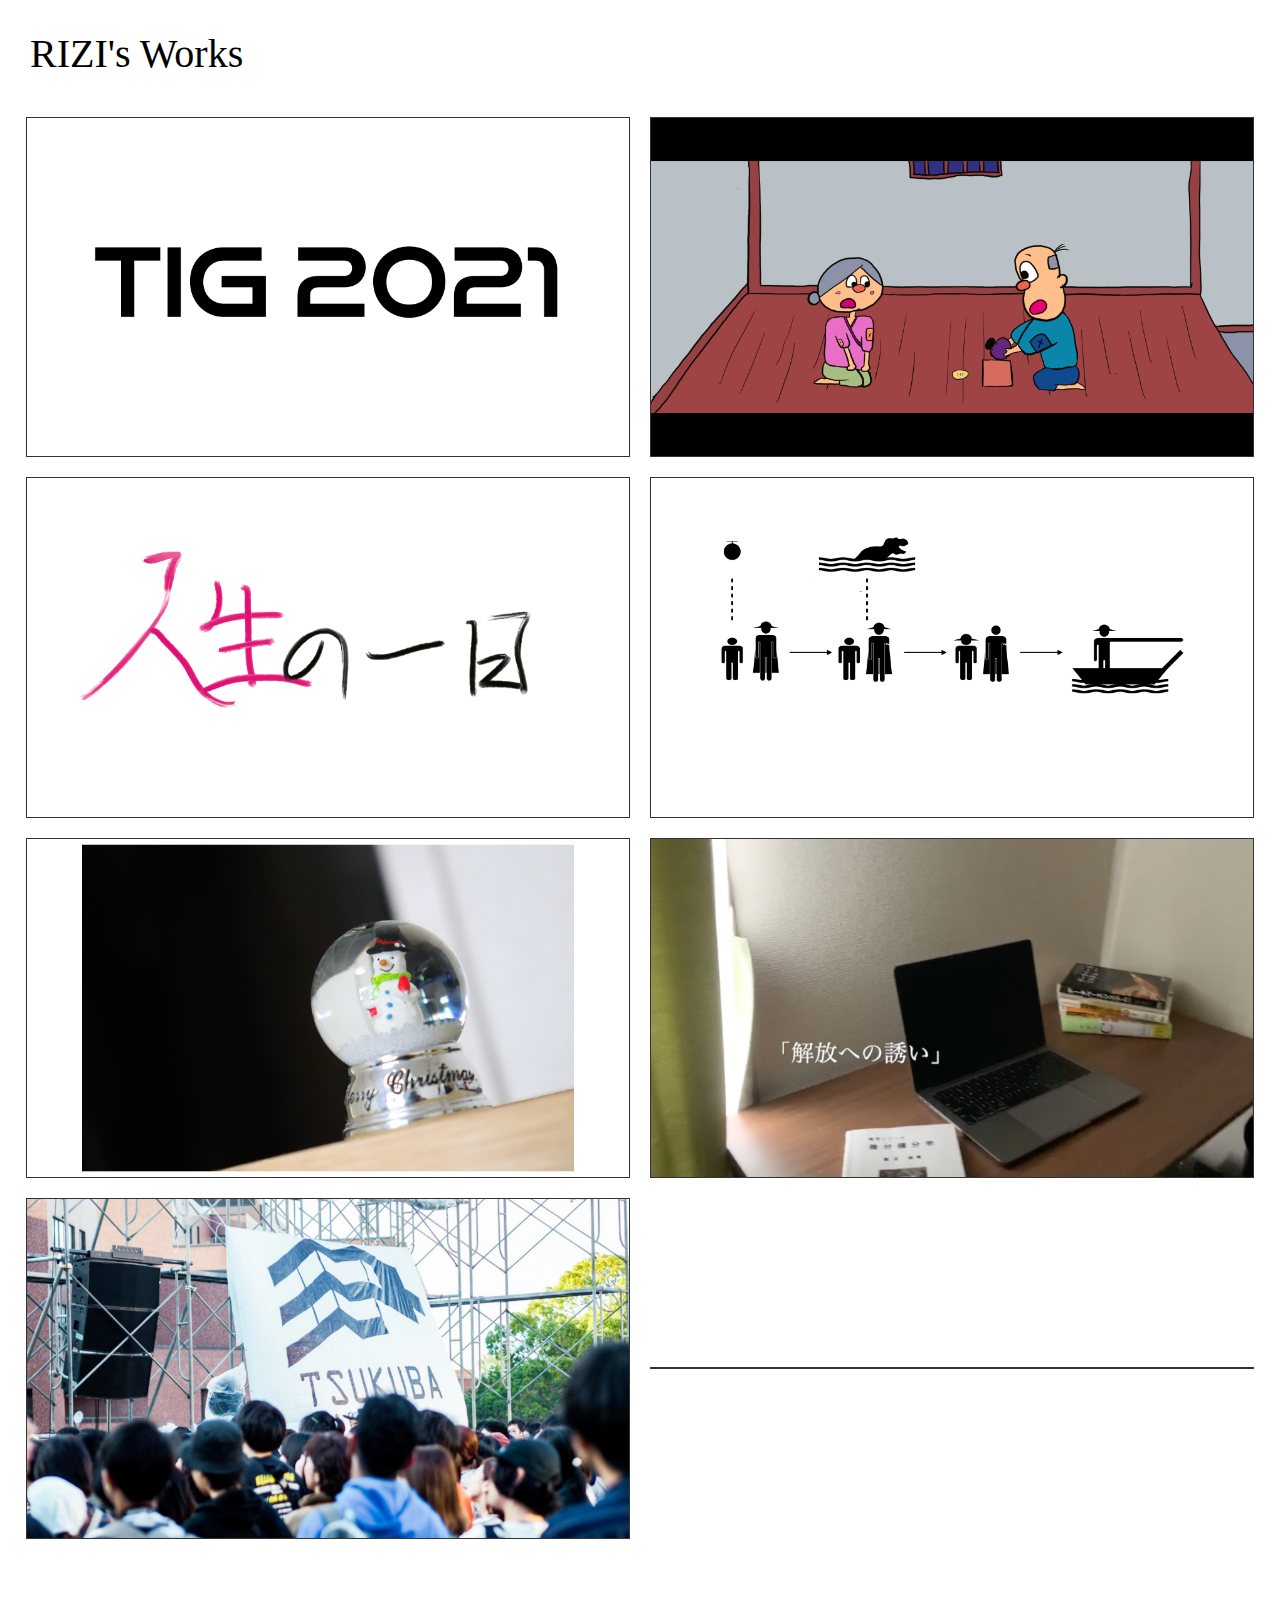
==== portfolio/portfolio.html @ d3ad560e "1" ====
<!DOCTYPE html>
<html lang="ja">
<head>
    <meta charset="UTF-8">
    <meta http-equiv="X-UA-Compatible" content="IE=edge">
    <meta name="viewport" content="width=device-width, initial-scale=1.0">
    <link rel="stylesheet" href="portfolio.css">
    <script src="https://ajax.googleapis.com/ajax/libs/jquery/3.6.0/jquery.min.js"></script>
    <title>Rizi-portfolio</title>
</head>

<body>
<h1>RIZI's Works</h1>
<div class="thumbnail">
    <img src="../images/thumbnail/tig2021.png" alt="">
    <img src="../images/thumbnail/hushiginatsubo.png" alt="">
    <img src="../images/thumbnail/zinseinoichinichi.png" alt="">
    <img src="../images/thumbnail/onepiece_pic.png" alt="">
    <img src="../images/thumbnail/snowman.png" alt="">
    <img src="../images/thumbnail/kaihouhenoizanai.png" alt="">
    <img src="../images/thumbnail/tmp_pv.png" alt="">
    <img src="" alt="">
</div>
</body>

<footer>
    <p>&copy; Rizi</p>
</footer>
</html>
---- portfolio/portfolio.css ----
*{
    margin: 0;
    padding: 0;
}

h1{
    font-family: Futura;
    font-style: normal;
    font-weight: normal;
    font-size: 40px;
    margin: 30px;
}

.thumbnail{
    display: flex;
    flex-wrap: wrap;
    justify-content: center;
    align-items: center;
}
.thumbnail img{
    width: 47%;
    border: #333333 solid 1px;
    margin: 10px;
}

footer{
    color: #aaaaaa;
    text-align: center;
    padding: 50px 0 10px;
}

@media screen and (max-width:479px){
    h1{
        font-size: 20px;
        margin: 10px;
    }
    .thumbnail img{
        width: 94%;
    }
}
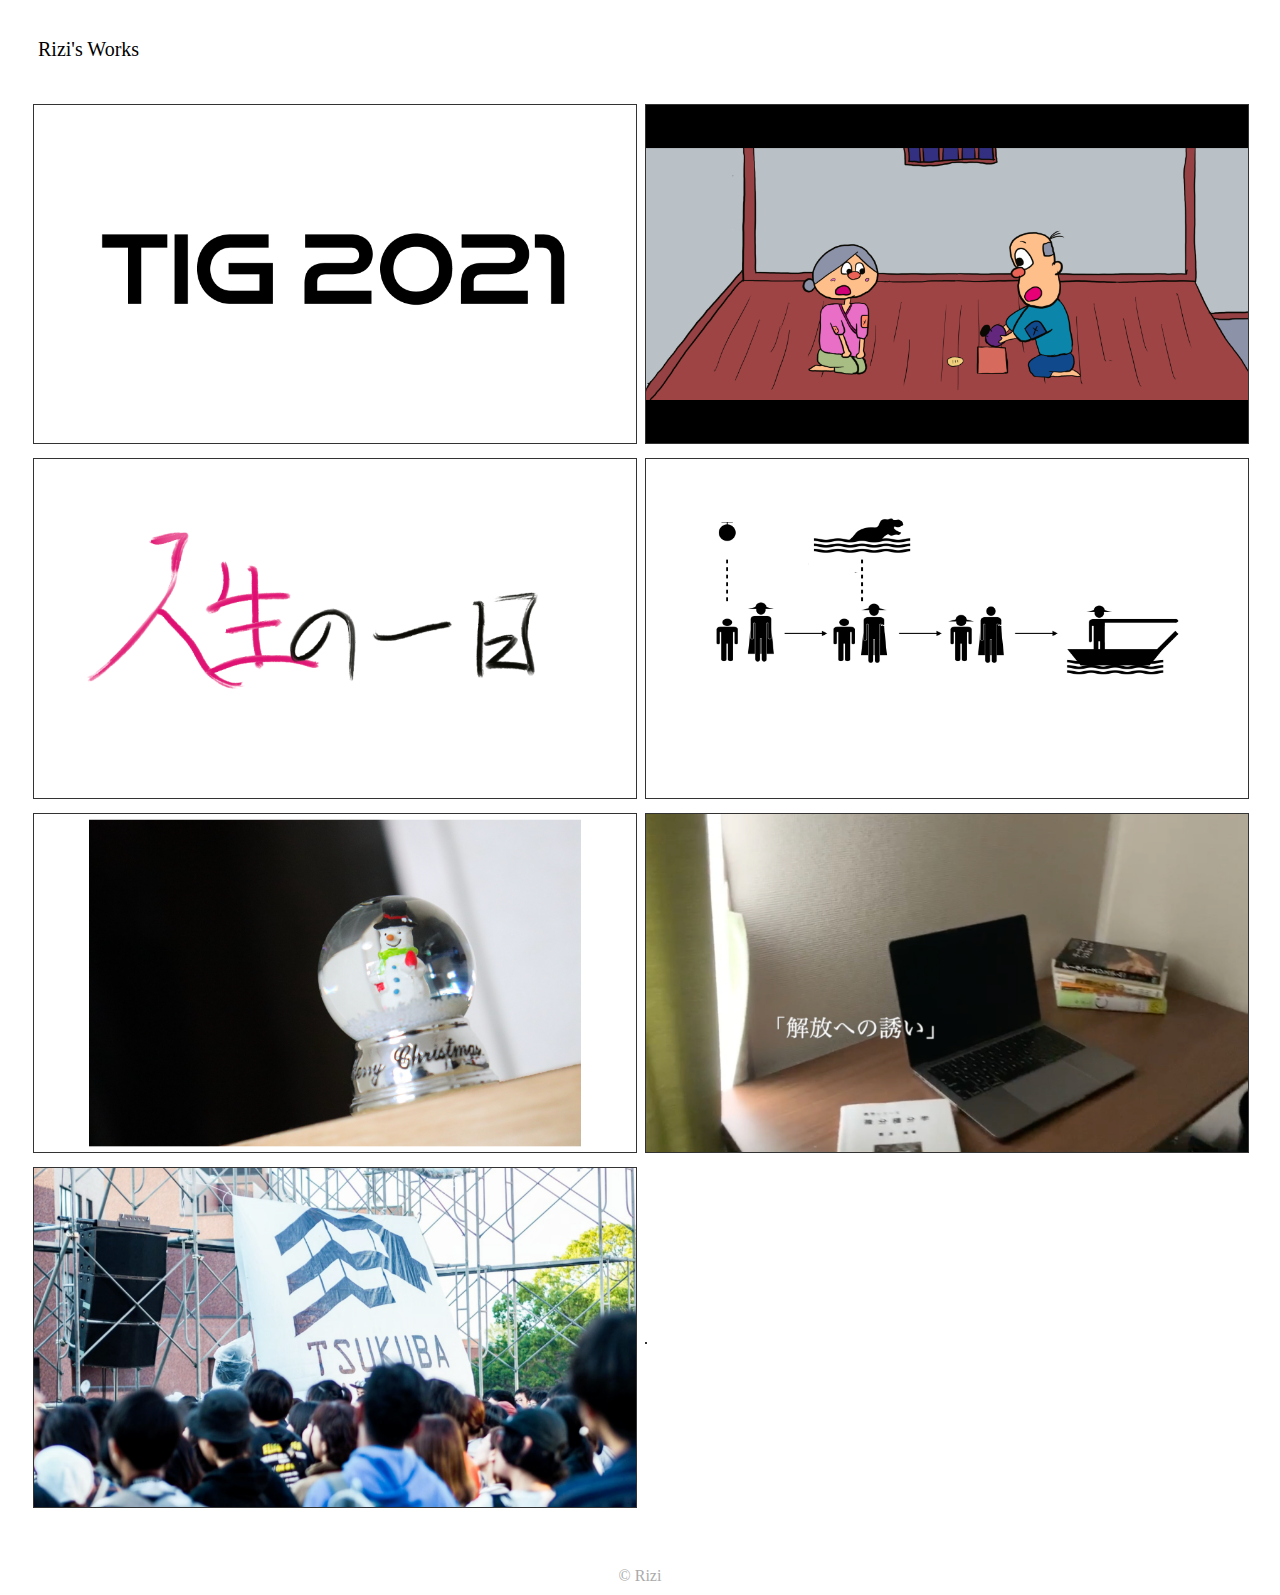
==== commit 75e3de8e: "2" ====
--- a/portfolio/portfolio.html
+++ b/portfolio/portfolio.html
@@ -6,20 +6,20 @@
     <meta name="viewport" content="width=device-width, initial-scale=1.0">
     <link rel="stylesheet" href="portfolio.css">
     <script src="https://ajax.googleapis.com/ajax/libs/jquery/3.6.0/jquery.min.js"></script>
-    <title>Rizi-portfolio</title>
+    <title>Rizi's Works</title>
 </head>
 
 <body>
-<h1>RIZI's Works</h1>
+<h1>Rizi's Works</h1>
 <div class="thumbnail">
-    <img src="../images/thumbnail/tig2021.png" alt="">
-    <img src="../images/thumbnail/hushiginatsubo.png" alt="">
-    <img src="../images/thumbnail/zinseinoichinichi.png" alt="">
-    <img src="../images/thumbnail/onepiece_pic.png" alt="">
-    <img src="../images/thumbnail/snowman.png" alt="">
-    <img src="../images/thumbnail/kaihouhenoizanai.png" alt="">
-    <img src="../images/thumbnail/tmp_pv.png" alt="">
-    <img src="" alt="">
+    <div class="dissolve"><a href="works/tig2021.html"><img src="../images/thumbnail/tig2021.png" alt=""><div class="caption"><p>TIG2021 - logo design</p></div></a></div>
+    <div class="dissolve"><a href="works/hushiginatsubo.html"><img src="../images/thumbnail/hushiginatsubo.png" alt=""><div class="caption"><p>Hushiginatsubo - animation</p></div></a></div>
+    <div class="dissolve"><a href="works/zinseinoichinichi.html"><img src="../images/thumbnail/zinseinoichinichi.png" alt=""><div class="caption"><p>Zinseinoichinichi - animation</p></div></a></div>
+    <div class="dissolve"><a href="works/onepiece.html"><img src="../images/thumbnail/onepiece_pic.png" alt=""><div class="caption"><p>ONE PIECE - pictgram</p></div></a></div>
+    <div class="dissolve"><a href="works/snowdome.html"><img src="../images/thumbnail/snowman.png" alt=""><div class="caption"><p>SnowDome - photography</p></div></a></div>
+    <div class="dissolve"><a href="works/kaihouenoizanai.html"><img src="../images/thumbnail/kaihouhenoizanai.png" alt=""><div class="caption"><p>Kaihouenoizanai - short movie</p></div></a></div>
+    <div class="dissolve"><a href="works/tmp2020.html"><img src="../images/thumbnail/tmp_pv.png" alt=""><div class="caption"><p>TMPshokaidoga2020 - PV</p></div></a></div>
+    <div class="dissolve"><img src="" alt=""></div>
 </div>
 </body>
 
--- a/portfolio/portfolio.css
+++ b/portfolio/portfolio.css
@@ -7,8 +7,8 @@
     font-family: Futura;
     font-style: normal;
     font-weight: normal;
-    font-size: 40px;
-    margin: 30px;
+    font-size: 20px;
+    margin: 38px;
 }
 
 .thumbnail{
@@ -17,10 +17,31 @@
     justify-content: center;
     align-items: center;
 }
+.dissolve{
+    width: 47%;
+    margin: 5px;
+    position: relative;
+}
+.dissolve .caption{
+    position: absolute;
+    padding: 30px;
+    background-color: #ffffff;
+    top: 0px;
+    width: 95%;
+    height: 92%;
+    opacity: 0;
+}
+.dissolve .caption:hover{
+    opacity: 0.9;
+    transition: 0.3s;
+}
+.caption p{
+    color: #333333;
+    font-family:Arial, Helvetica, sans-serif;
+}
 .thumbnail img{
-    width: 47%;
+    width: 100%;
     border: #333333 solid 1px;
-    margin: 10px;
 }
 
 footer{
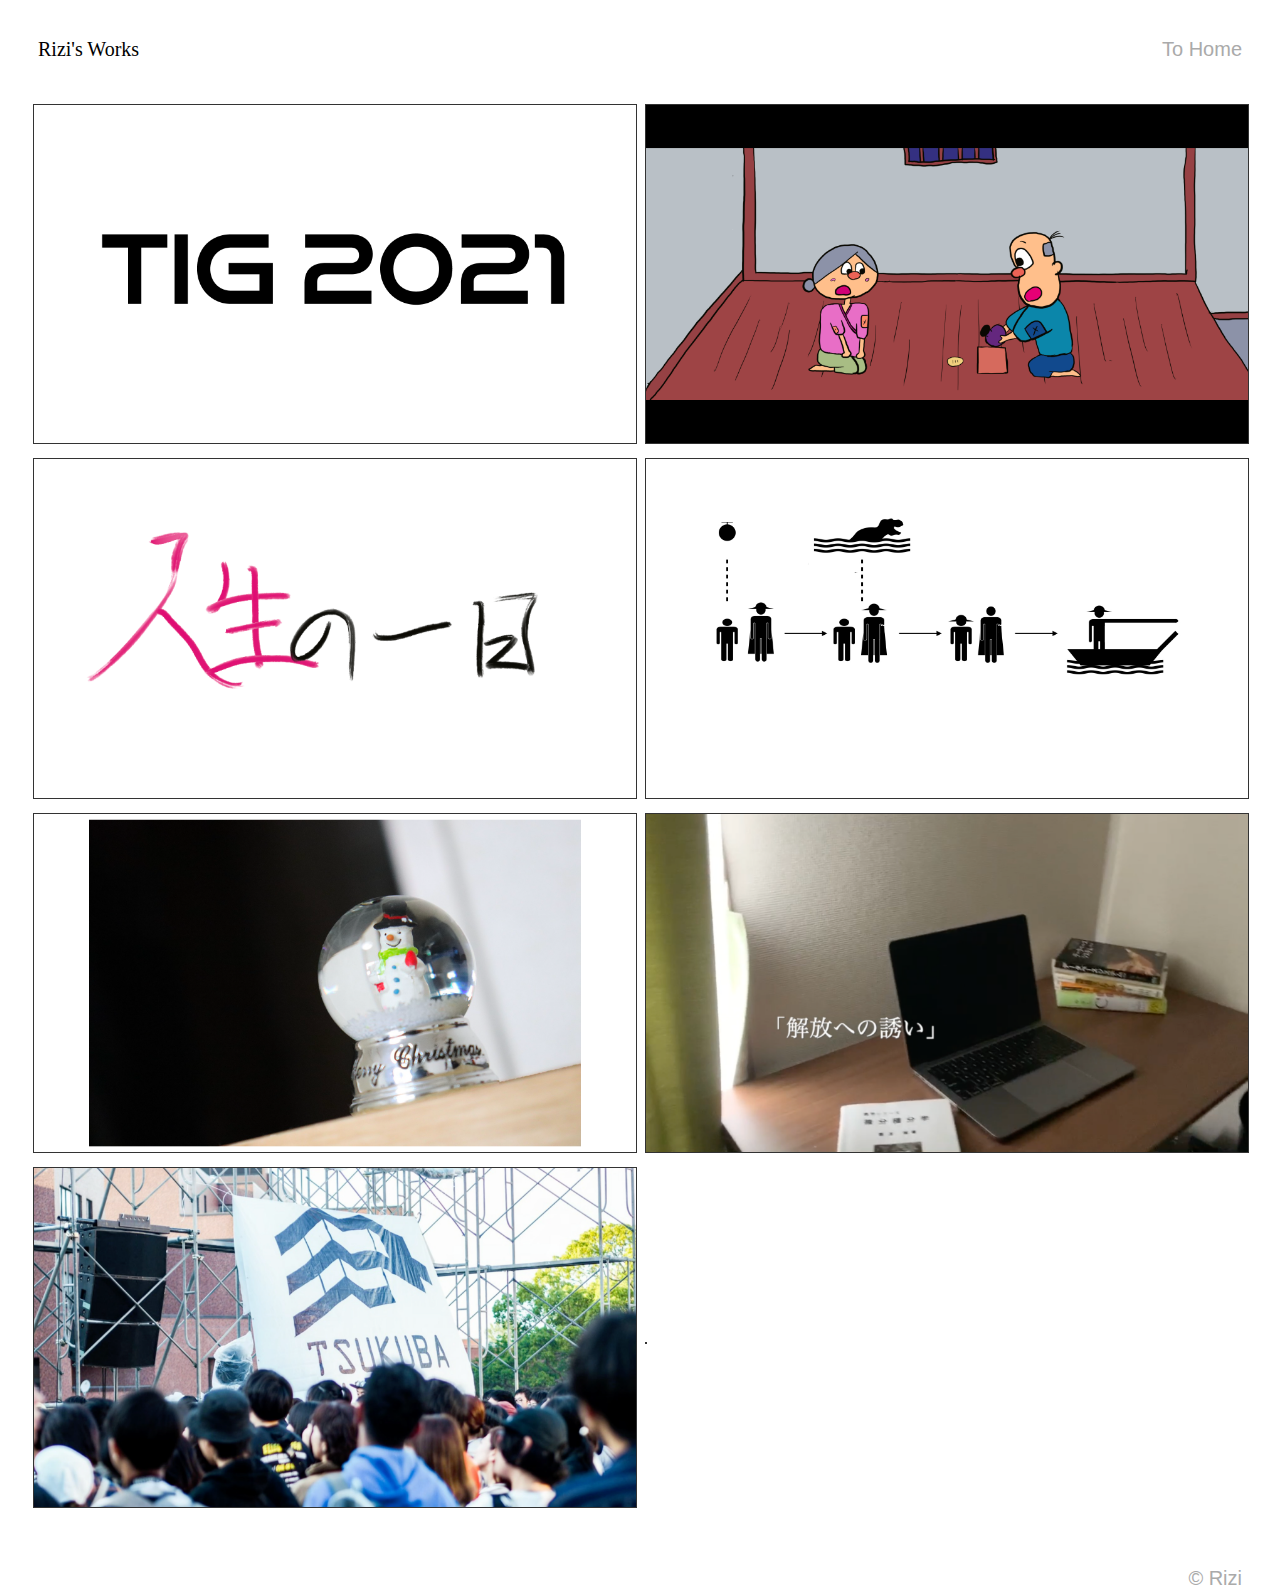
==== commit 608b9869: "6" ====
--- a/portfolio/portfolio.html
+++ b/portfolio/portfolio.html
@@ -10,7 +10,10 @@
 </head>
 
 <body>
-<h1>Rizi's Works</h1>
+<div class="link">
+    <a href="../index.html"><p>To Home</p></a>
+    <h1>Rizi's Works</h1>
+</div>
 <div class="thumbnail">
     <div class="dissolve"><a href="works/tig2021.html"><img src="../images/thumbnail/tig2021.png" alt=""><div class="caption"><p>TIG2021 - logo design</p></div></a></div>
     <div class="dissolve"><a href="works/hushiginatsubo.html"><img src="../images/thumbnail/hushiginatsubo.png" alt=""><div class="caption"><p>Hushiginatsubo - animation</p></div></a></div>
--- a/portfolio/portfolio.css
+++ b/portfolio/portfolio.css
@@ -1,6 +1,21 @@
 *{
     margin: 0;
     padding: 0;
+}
+
+p{
+    text-decoration: none;
+    color: #aaaaaa;
+    font-family: Arial, Helvetica, sans-serif;
+    font-style: normal;
+    font-weight: normal;
+    font-size: 20px;
+    float: right;
+    padding-right: 38px;
+}
+p:hover{
+    color: #000000;
+    transition: 0.5s;
 }
 
 h1{
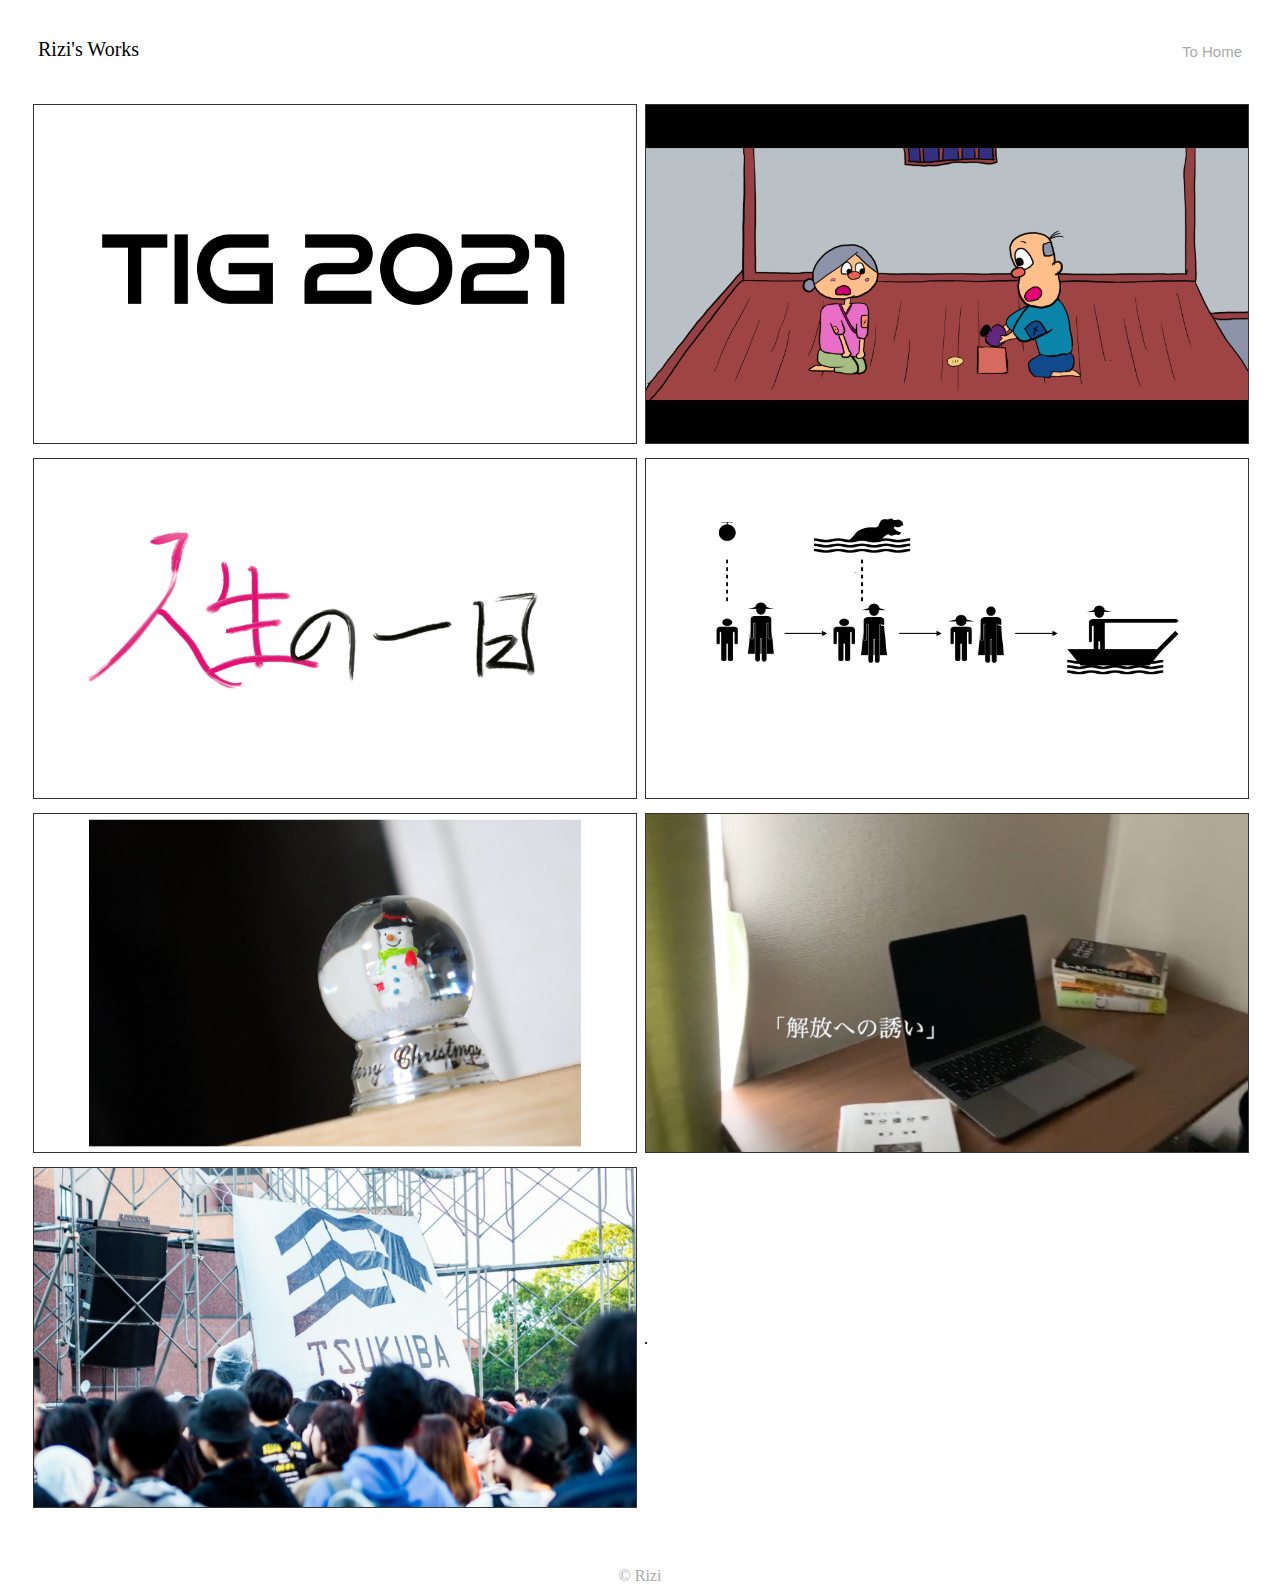
==== commit 6a5b6e7b: "go" ====
--- a/portfolio/portfolio.html
+++ b/portfolio/portfolio.html
@@ -11,7 +11,7 @@
 
 <body>
 <div class="link">
-    <a href="../index.html"><p>To Home</p></a>
+    <div class="to"><a href="../index.html"><p>To Home</p></a></div>
     <h1>Rizi's Works</h1>
 </div>
 <div class="thumbnail">
--- a/portfolio/portfolio.css
+++ b/portfolio/portfolio.css
@@ -3,14 +3,15 @@
     padding: 0;
 }
 
-p{
+.to p{
     text-decoration: none;
     color: #aaaaaa;
     font-family: Arial, Helvetica, sans-serif;
     font-style: normal;
     font-weight: normal;
-    font-size: 20px;
+    font-size: 15px;
     float: right;
+    padding-top: 5px;
     padding-right: 38px;
 }
 p:hover{
@@ -70,7 +71,4 @@
         font-size: 20px;
         margin: 10px;
     }
-    .thumbnail img{
-        width: 94%;
-    }
 }